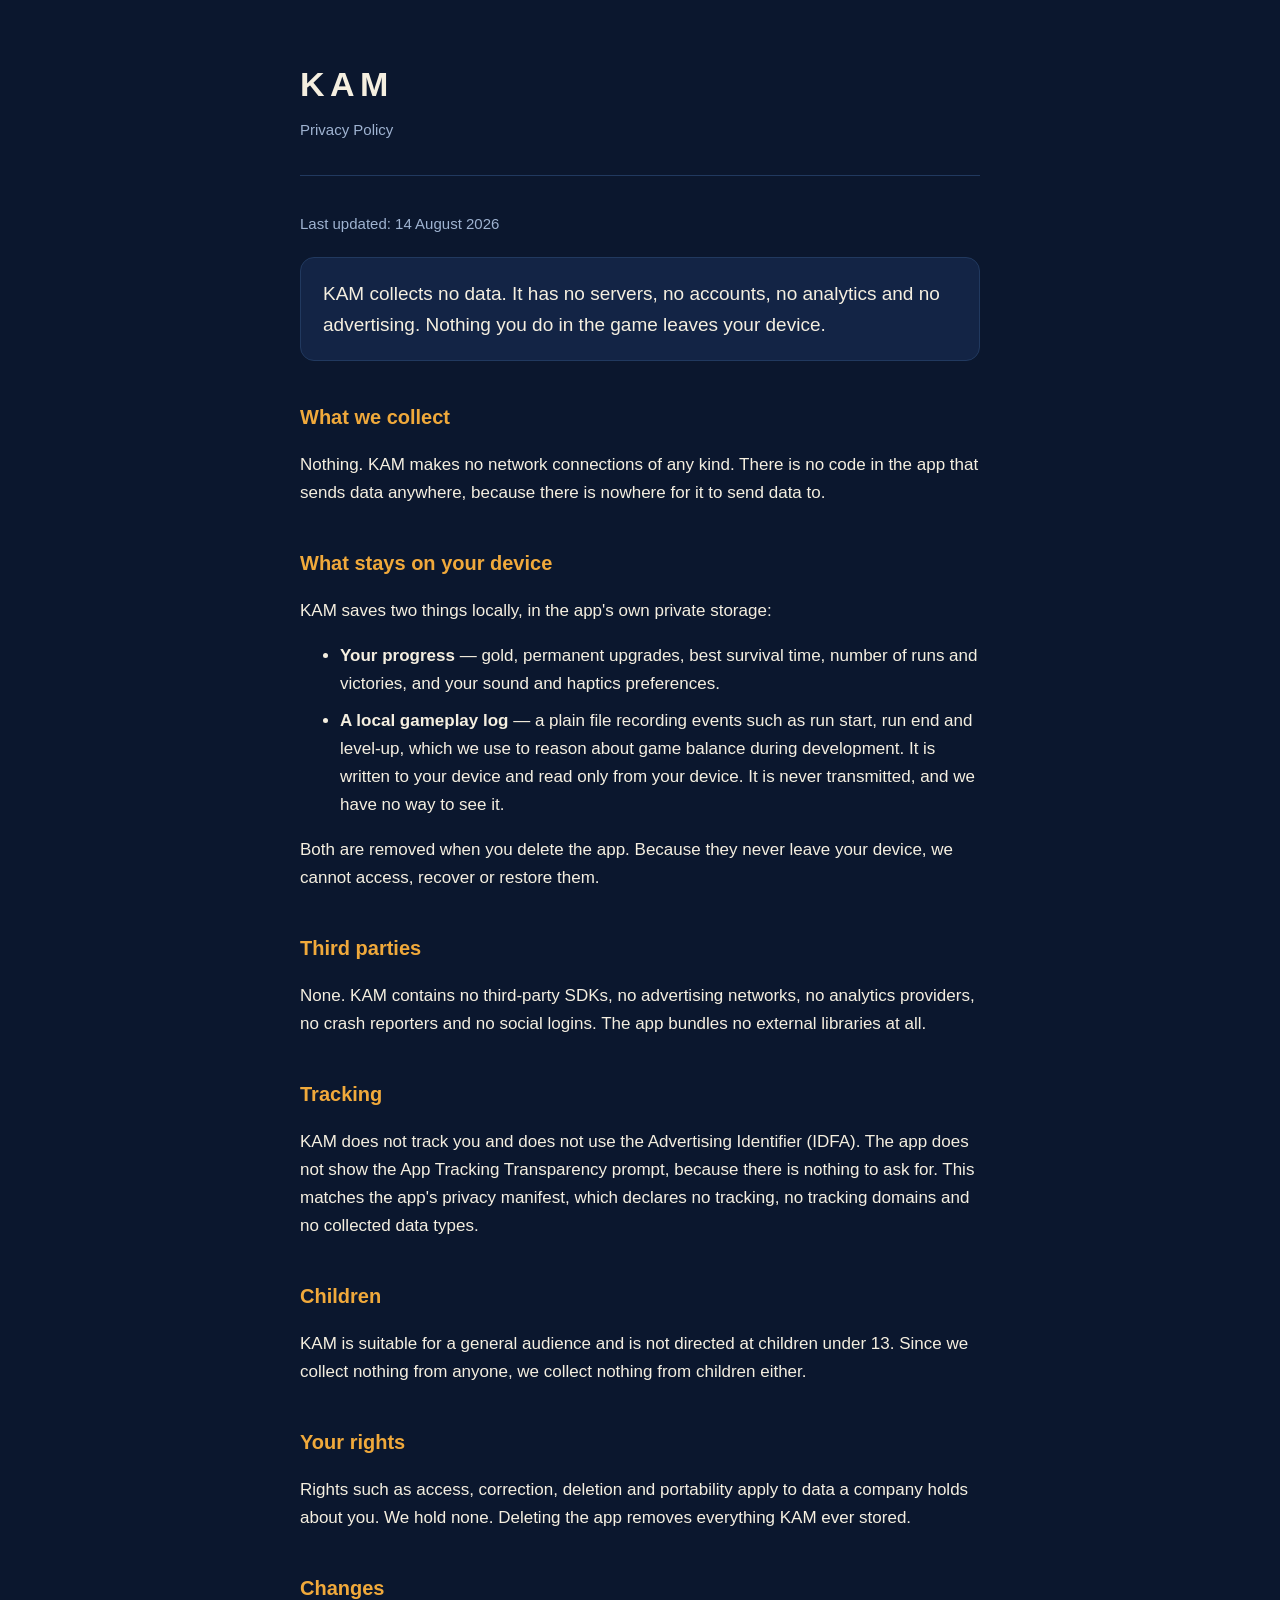
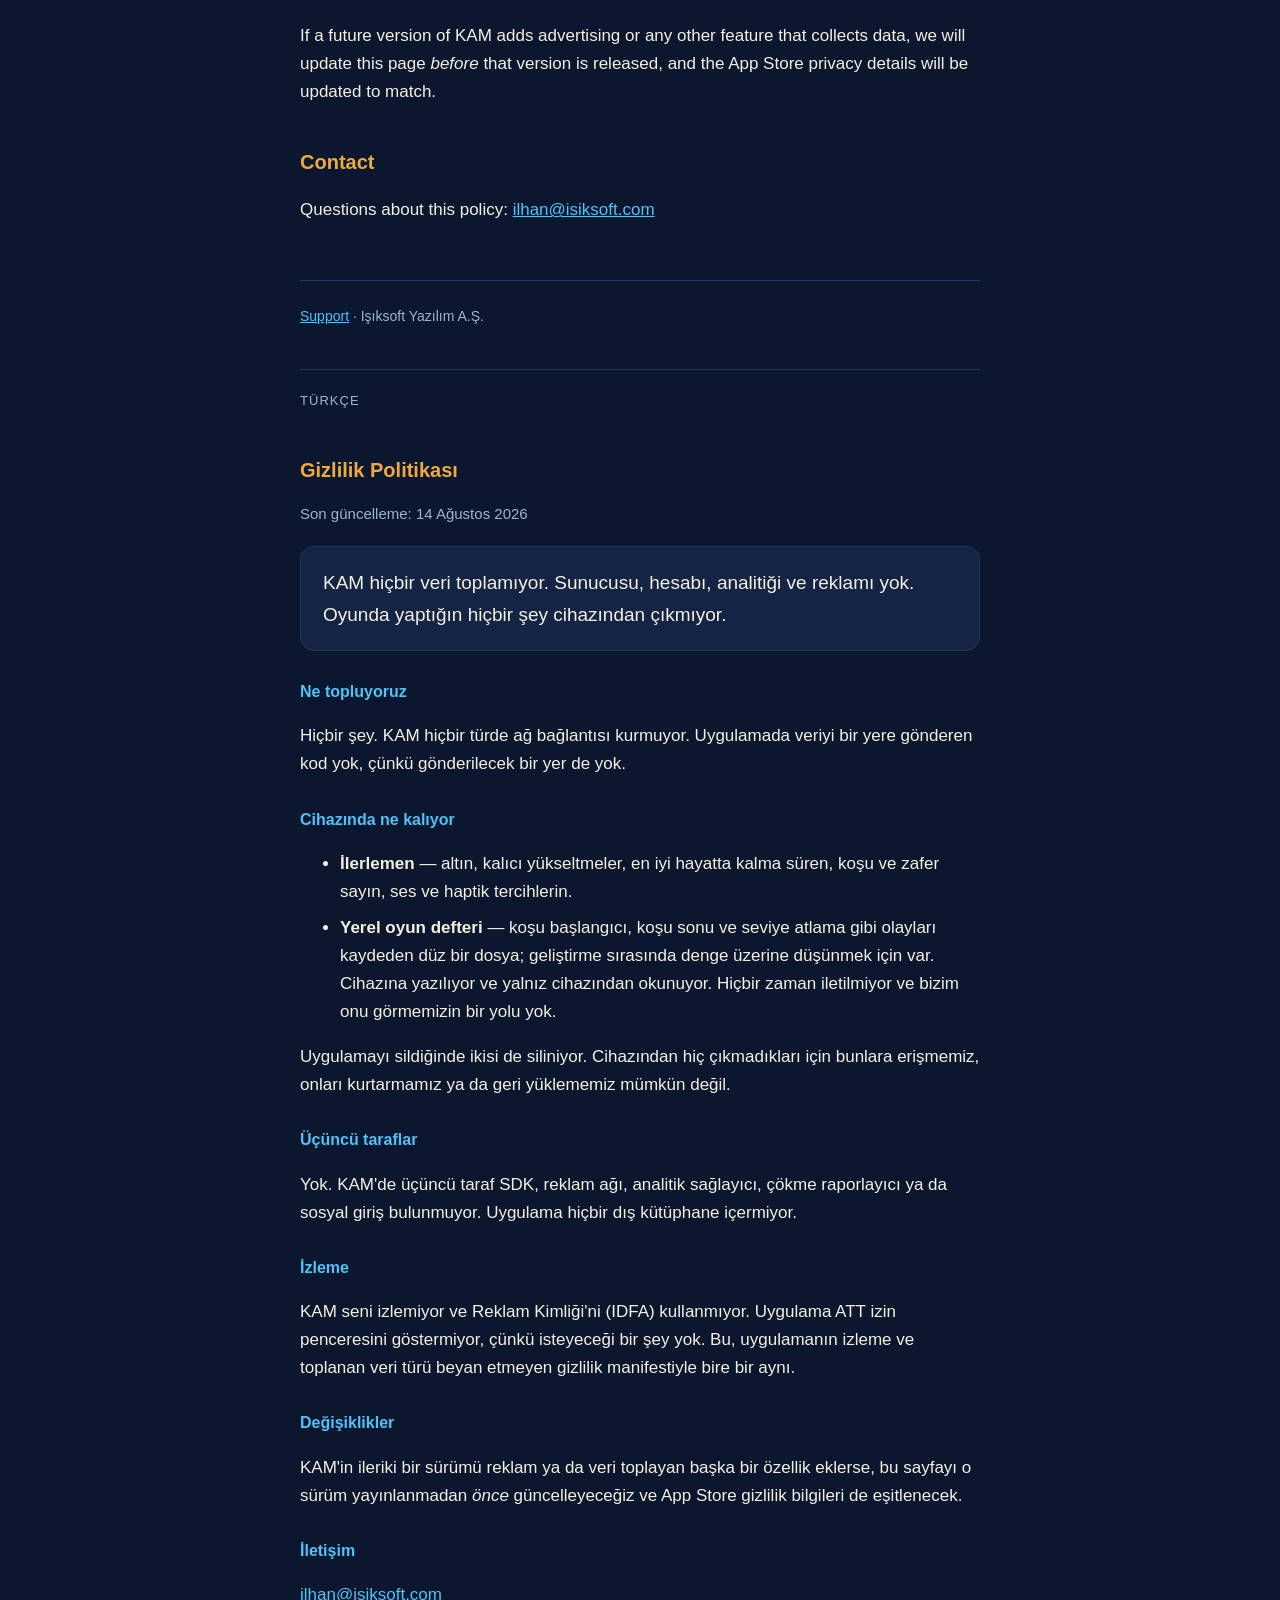
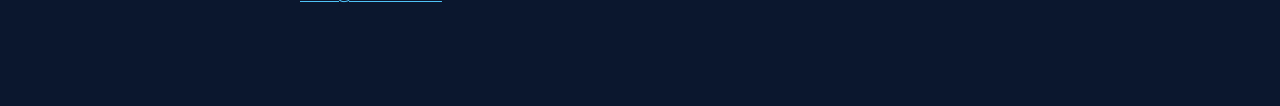
==== privacy.html @ 5cfdf0bc "KAM destek ve gizlilik sayfaları Gizlilik metni uygulamanın gerçeğinden çıkarıldı, şablondan değil: " ====
<!doctype html>
<html lang="en">
<head>
<meta charset="utf-8">
<meta name="viewport" content="width=device-width, initial-scale=1">
<title>KAM — Privacy Policy</title>
<link rel="stylesheet" href="style.css">
</head>
<body>
<div class="wrap">

<header>
  <h1 class="title">KAM</h1>
  <p class="tagline">Privacy Policy</p>
</header>

<p class="muted">Last updated: 14 August 2026</p>

<div class="card">
  <p class="lead" style="margin:0">KAM collects no data. It has no servers, no accounts, no analytics and no advertising. Nothing you do in the game leaves your device.</p>
</div>

<h2>What we collect</h2>
<p>Nothing. KAM makes no network connections of any kind. There is no code in the app that sends data anywhere, because there is nowhere for it to send data to.</p>

<h2>What stays on your device</h2>
<p>KAM saves two things locally, in the app's own private storage:</p>
<ul>
  <li><strong>Your progress</strong> — gold, permanent upgrades, best survival time, number of runs and victories, and your sound and haptics preferences.</li>
  <li><strong>A local gameplay log</strong> — a plain file recording events such as run start, run end and level-up, which we use to reason about game balance during development. It is written to your device and read only from your device. It is never transmitted, and we have no way to see it.</li>
</ul>
<p>Both are removed when you delete the app. Because they never leave your device, we cannot access, recover or restore them.</p>

<h2>Third parties</h2>
<p>None. KAM contains no third-party SDKs, no advertising networks, no analytics providers, no crash reporters and no social logins. The app bundles no external libraries at all.</p>

<h2>Tracking</h2>
<p>KAM does not track you and does not use the Advertising Identifier (IDFA). The app does not show the App Tracking Transparency prompt, because there is nothing to ask for. This matches the app's privacy manifest, which declares no tracking, no tracking domains and no collected data types.</p>

<h2>Children</h2>
<p>KAM is suitable for a general audience and is not directed at children under 13. Since we collect nothing from anyone, we collect nothing from children either.</p>

<h2>Your rights</h2>
<p>Rights such as access, correction, deletion and portability apply to data a company holds about you. We hold none. Deleting the app removes everything KAM ever stored.</p>

<h2>Changes</h2>
<p>If a future version of KAM adds advertising or any other feature that collects data, we will update this page <em>before</em> that version is released, and the App Store privacy details will be updated to match.</p>

<h2>Contact</h2>
<p>Questions about this policy: <a href="mailto:ilhan@isiksoft.com">ilhan@isiksoft.com</a></p>

<footer>
  <a href="index.html">Support</a> · Işıksoft Yazılım A.Ş.
</footer>

<div class="lang">Türkçe</div>

<h2>Gizlilik Politikası</h2>
<p class="muted">Son güncelleme: 14 Ağustos 2026</p>

<div class="card">
  <p class="lead" style="margin:0">KAM hiçbir veri toplamıyor. Sunucusu, hesabı, analitiği ve reklamı yok. Oyunda yaptığın hiçbir şey cihazından çıkmıyor.</p>
</div>

<h3>Ne topluyoruz</h3>
<p>Hiçbir şey. KAM hiçbir türde ağ bağlantısı kurmuyor. Uygulamada veriyi bir yere gönderen kod yok, çünkü gönderilecek bir yer de yok.</p>

<h3>Cihazında ne kalıyor</h3>
<ul>
  <li><strong>İlerlemen</strong> — altın, kalıcı yükseltmeler, en iyi hayatta kalma süren, koşu ve zafer sayın, ses ve haptik tercihlerin.</li>
  <li><strong>Yerel oyun defteri</strong> — koşu başlangıcı, koşu sonu ve seviye atlama gibi olayları kaydeden düz bir dosya; geliştirme sırasında denge üzerine düşünmek için var. Cihazına yazılıyor ve yalnız cihazından okunuyor. Hiçbir zaman iletilmiyor ve bizim onu görmemizin bir yolu yok.</li>
</ul>
<p>Uygulamayı sildiğinde ikisi de siliniyor. Cihazından hiç çıkmadıkları için bunlara erişmemiz, onları kurtarmamız ya da geri yüklememiz mümkün değil.</p>

<h3>Üçüncü taraflar</h3>
<p>Yok. KAM'de üçüncü taraf SDK, reklam ağı, analitik sağlayıcı, çökme raporlayıcı ya da sosyal giriş bulunmuyor. Uygulama hiçbir dış kütüphane içermiyor.</p>

<h3>İzleme</h3>
<p>KAM seni izlemiyor ve Reklam Kimliği'ni (IDFA) kullanmıyor. Uygulama ATT izin penceresini göstermiyor, çünkü isteyeceği bir şey yok. Bu, uygulamanın izleme ve toplanan veri türü beyan etmeyen gizlilik manifestiyle bire bir aynı.</p>

<h3>Değişiklikler</h3>
<p>KAM'in ileriki bir sürümü reklam ya da veri toplayan başka bir özellik eklerse, bu sayfayı o sürüm yayınlanmadan <em>önce</em> güncelleyeceğiz ve App Store gizlilik bilgileri de eşitlenecek.</p>

<h3>İletişim</h3>
<p><a href="mailto:ilhan@isiksoft.com">ilhan@isiksoft.com</a></p>

</div>
</body>
</html>
---- style.css ----
:root {
  --bg: #0B172E;
  --surface: #132445;
  --text: #F5EFE0;
  --muted: #9FB3D1;
  --gold: #F0A93B;
  --nazar: #4FC3F7;
  --line: #21395F;
}

* { box-sizing: border-box; }

body {
  margin: 0;
  padding: 0 20px 80px;
  background: var(--bg);
  color: var(--text);
  font: 17px/1.65 -apple-system, BlinkMacSystemFont, "Segoe UI", Roboto, sans-serif;
  -webkit-text-size-adjust: 100%;
}

.wrap { max-width: 680px; margin: 0 auto; }

header {
  padding: 56px 0 32px;
  border-bottom: 1px solid var(--line);
  margin-bottom: 36px;
}

.title {
  font-size: 34px;
  font-weight: 800;
  letter-spacing: 0.16em;
  margin: 0 0 6px;
  color: var(--text);
}

.tagline { color: var(--muted); margin: 0; font-size: 15px; }

h2 {
  font-size: 20px;
  margin: 40px 0 12px;
  color: var(--gold);
}

h3 {
  font-size: 16px;
  margin: 28px 0 8px;
  color: var(--nazar);
  font-weight: 600;
}

p, li { color: var(--text); }
li { margin-bottom: 8px; }

a { color: var(--nazar); }

.card {
  background: var(--surface);
  border: 1px solid var(--line);
  border-radius: 14px;
  padding: 20px 22px;
  margin: 20px 0;
}

.lead { font-size: 19px; }

.muted { color: var(--muted); font-size: 15px; }

footer {
  margin-top: 56px;
  padding-top: 24px;
  border-top: 1px solid var(--line);
  color: var(--muted);
  font-size: 14px;
}

.lang {
  display: inline-block;
  margin-top: 40px;
  padding-top: 20px;
  border-top: 1px solid var(--line);
  width: 100%;
  color: var(--muted);
  font-size: 13px;
  letter-spacing: 0.08em;
  text-transform: uppercase;
}
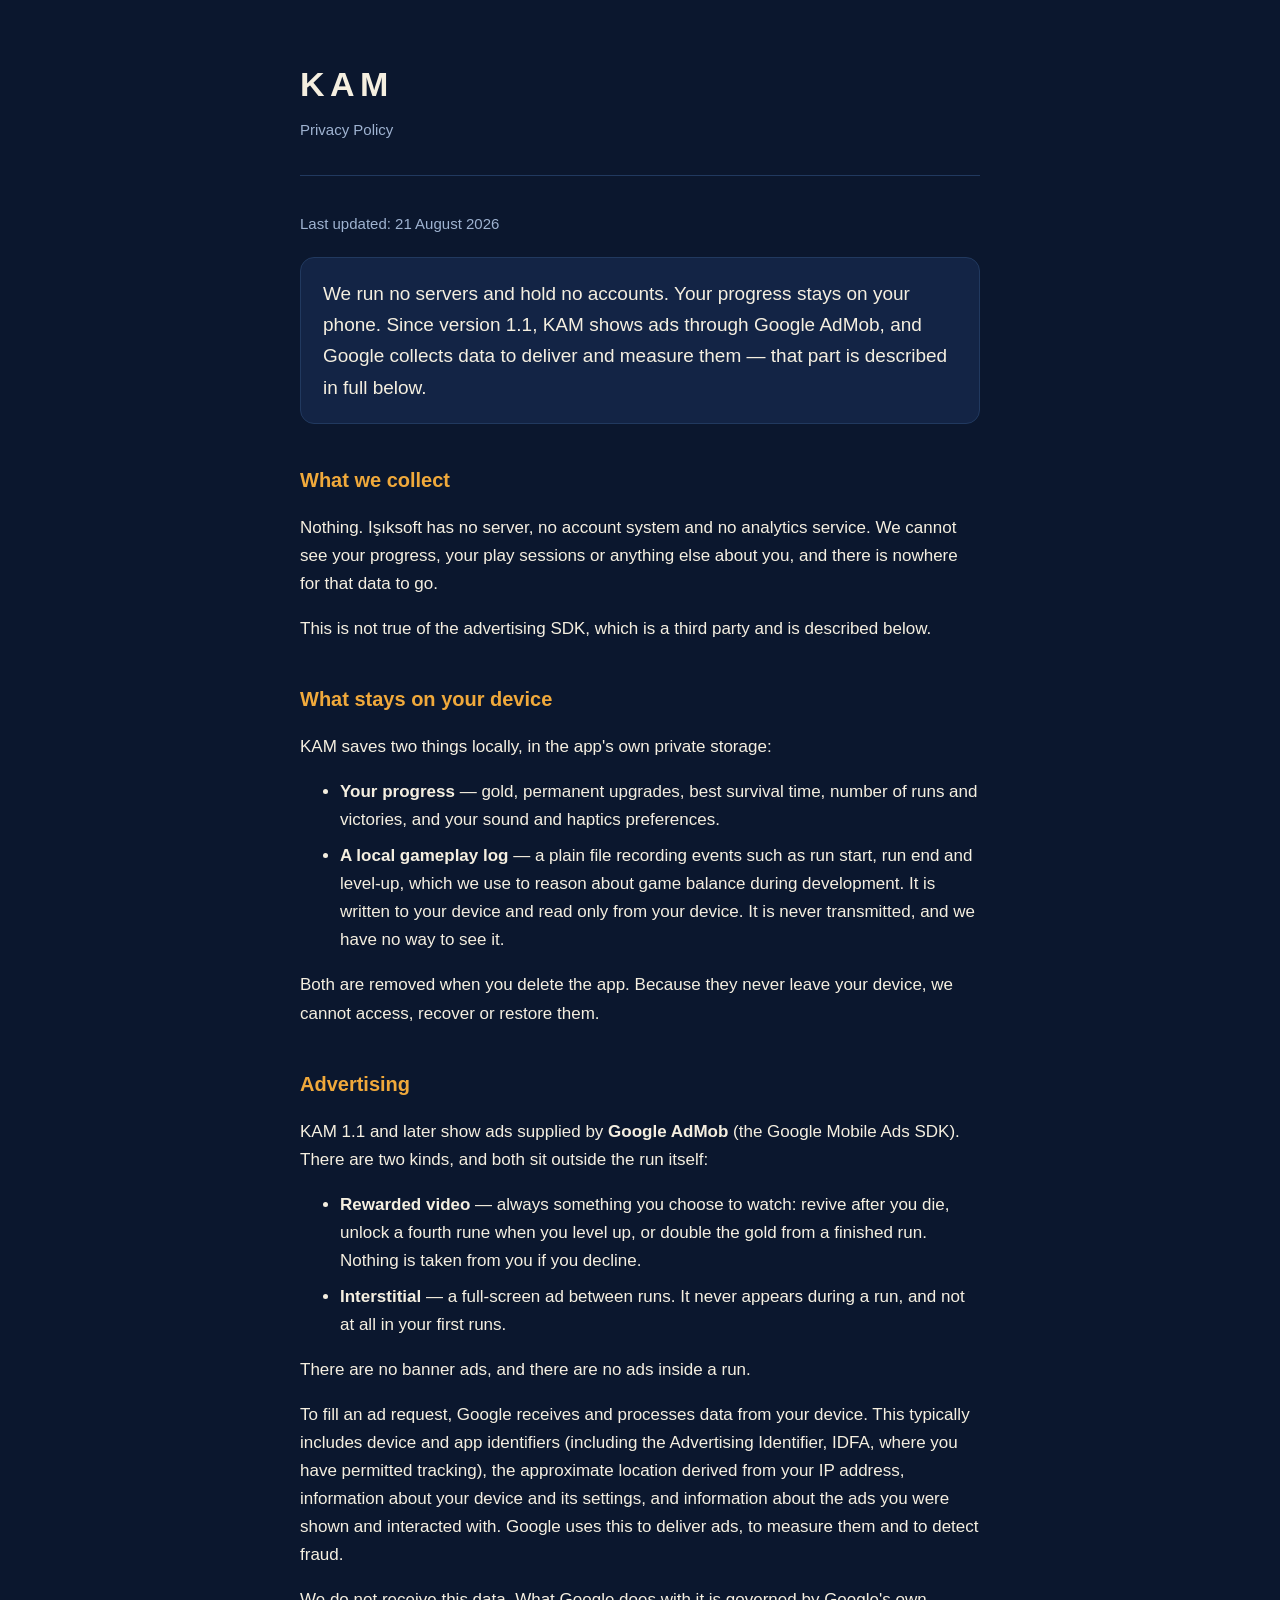
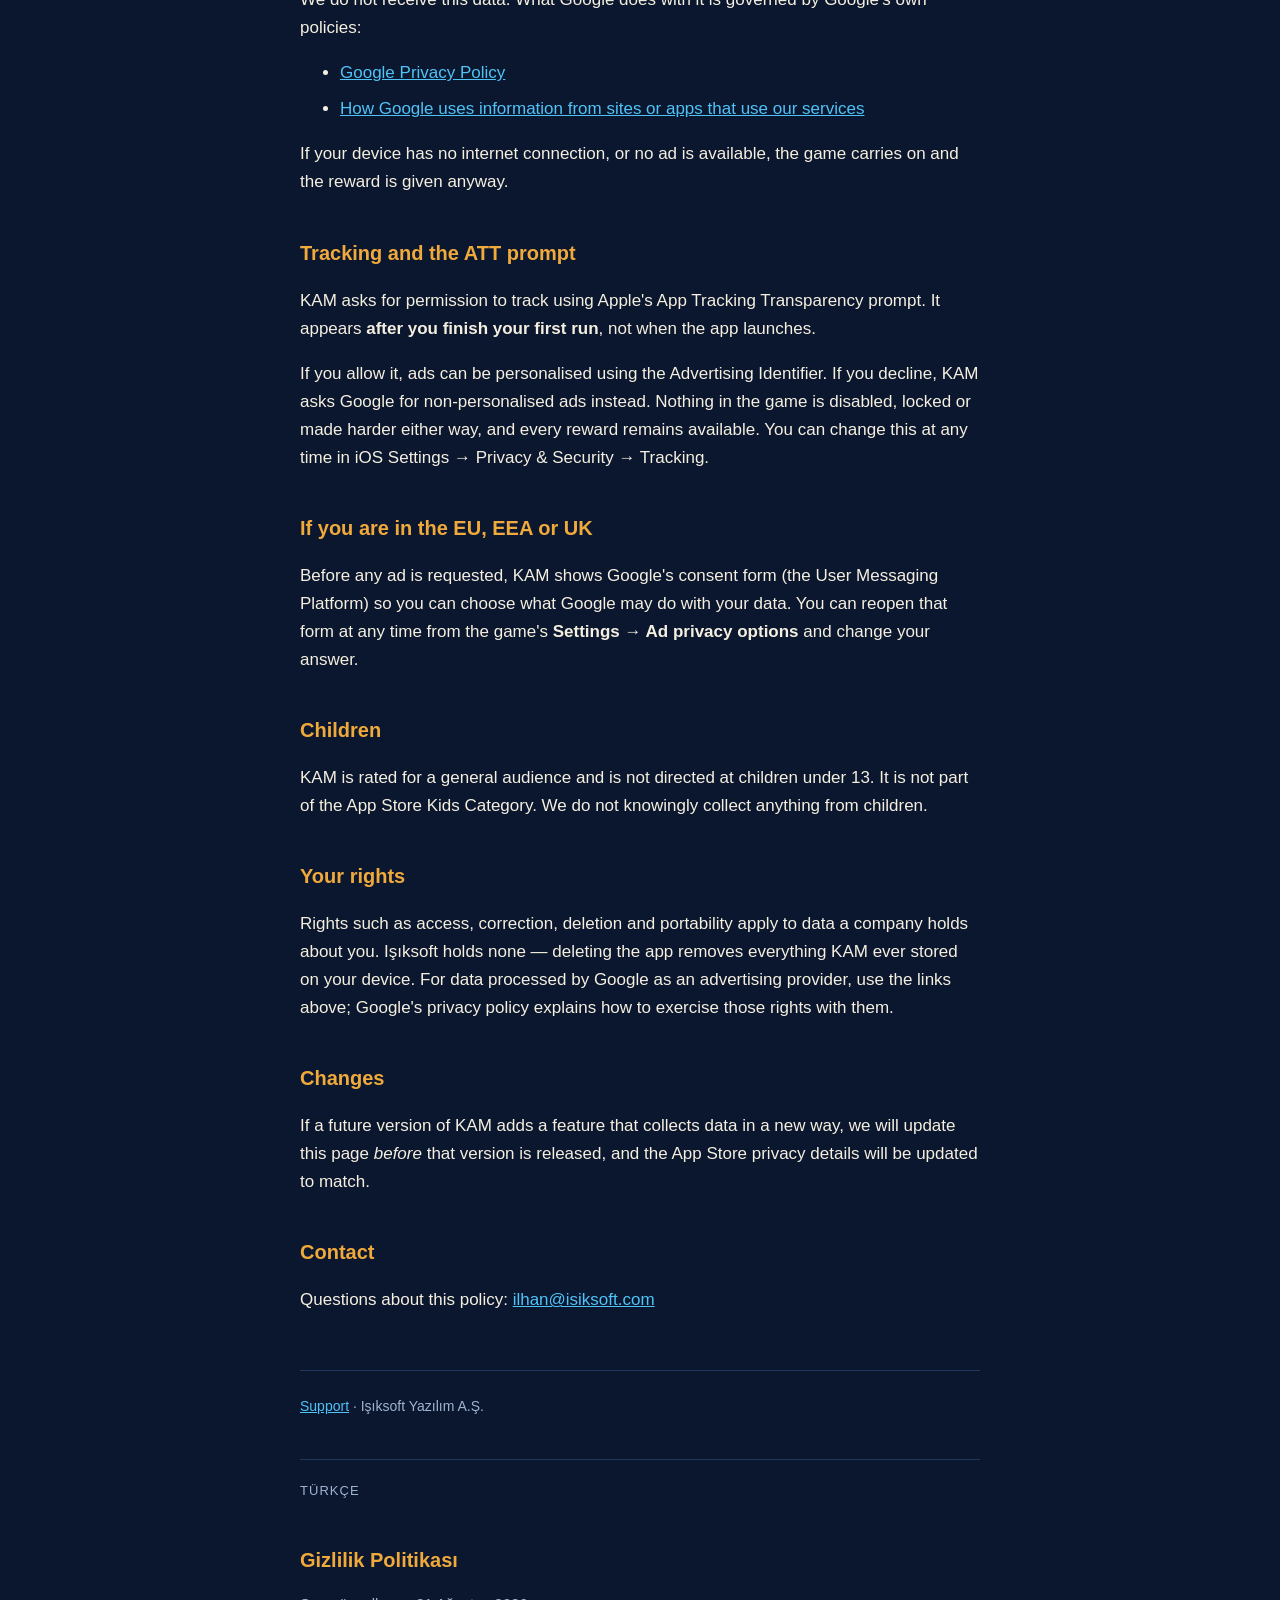
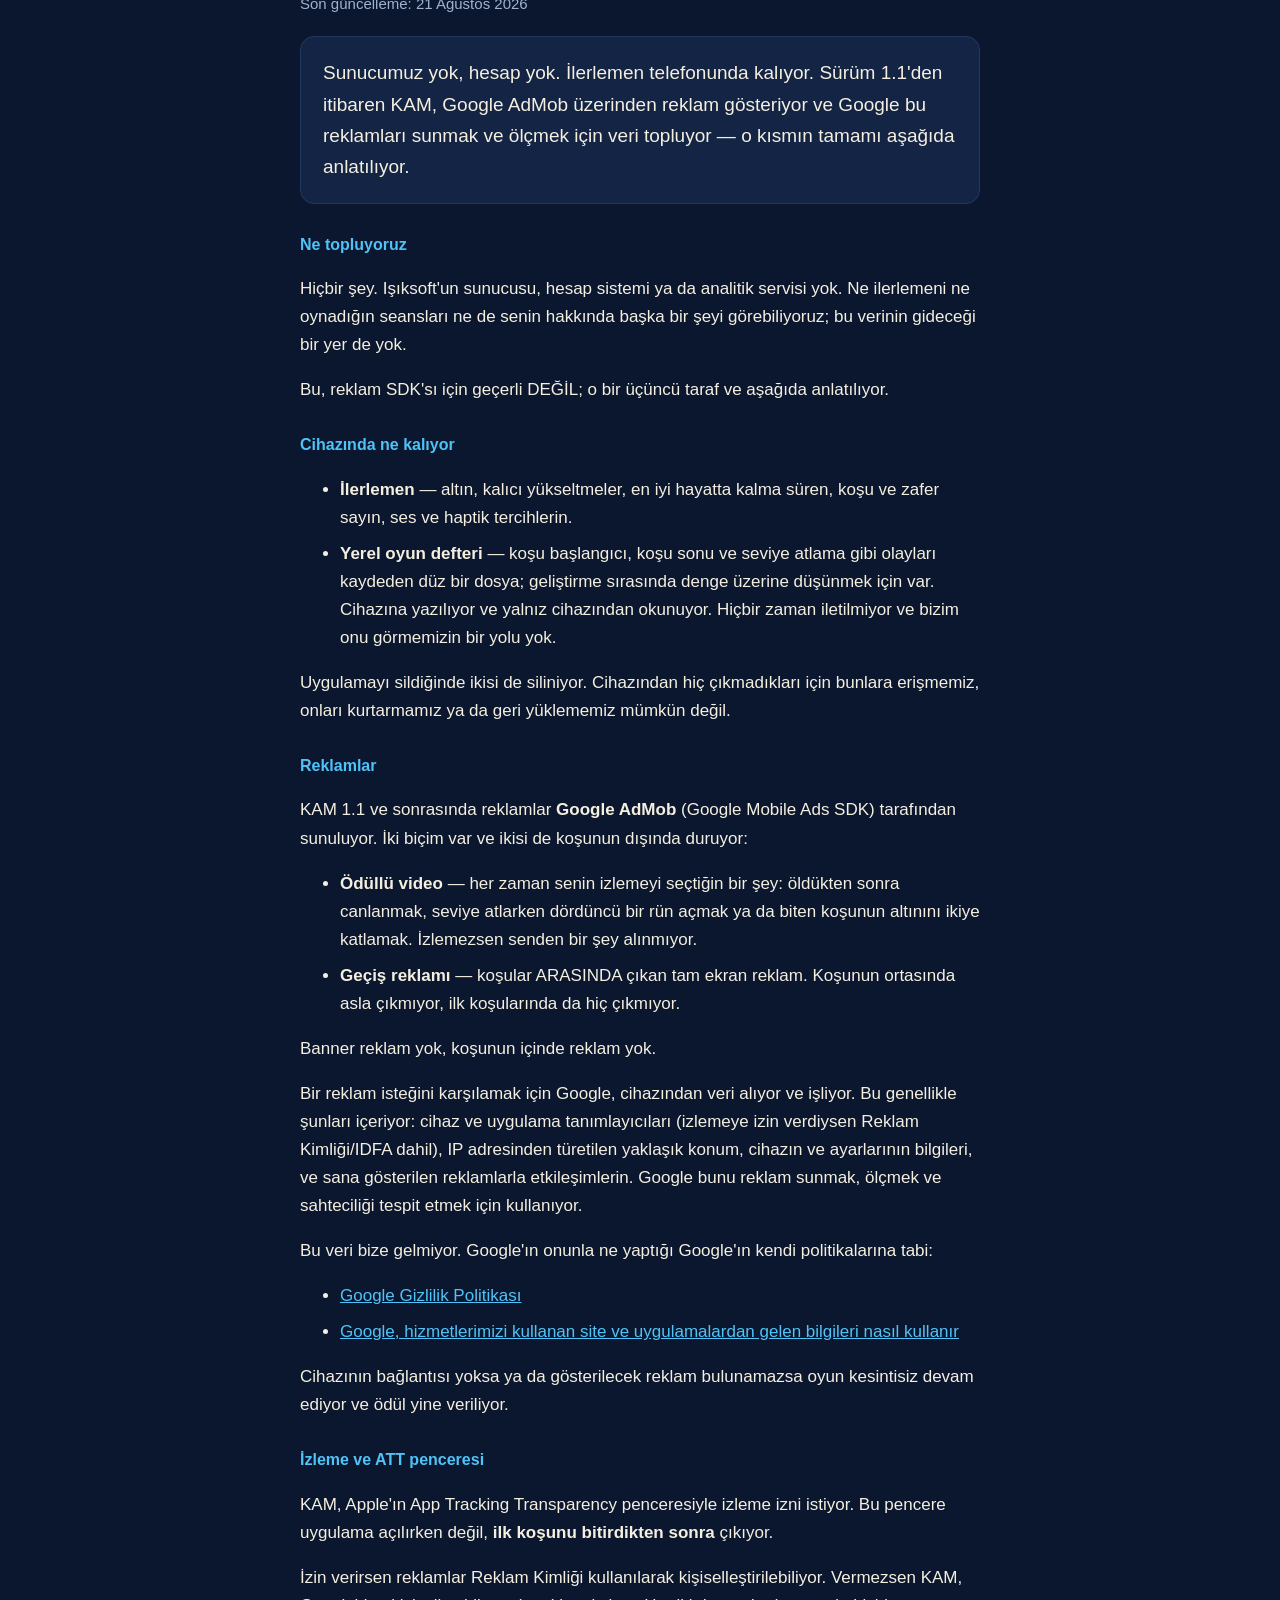
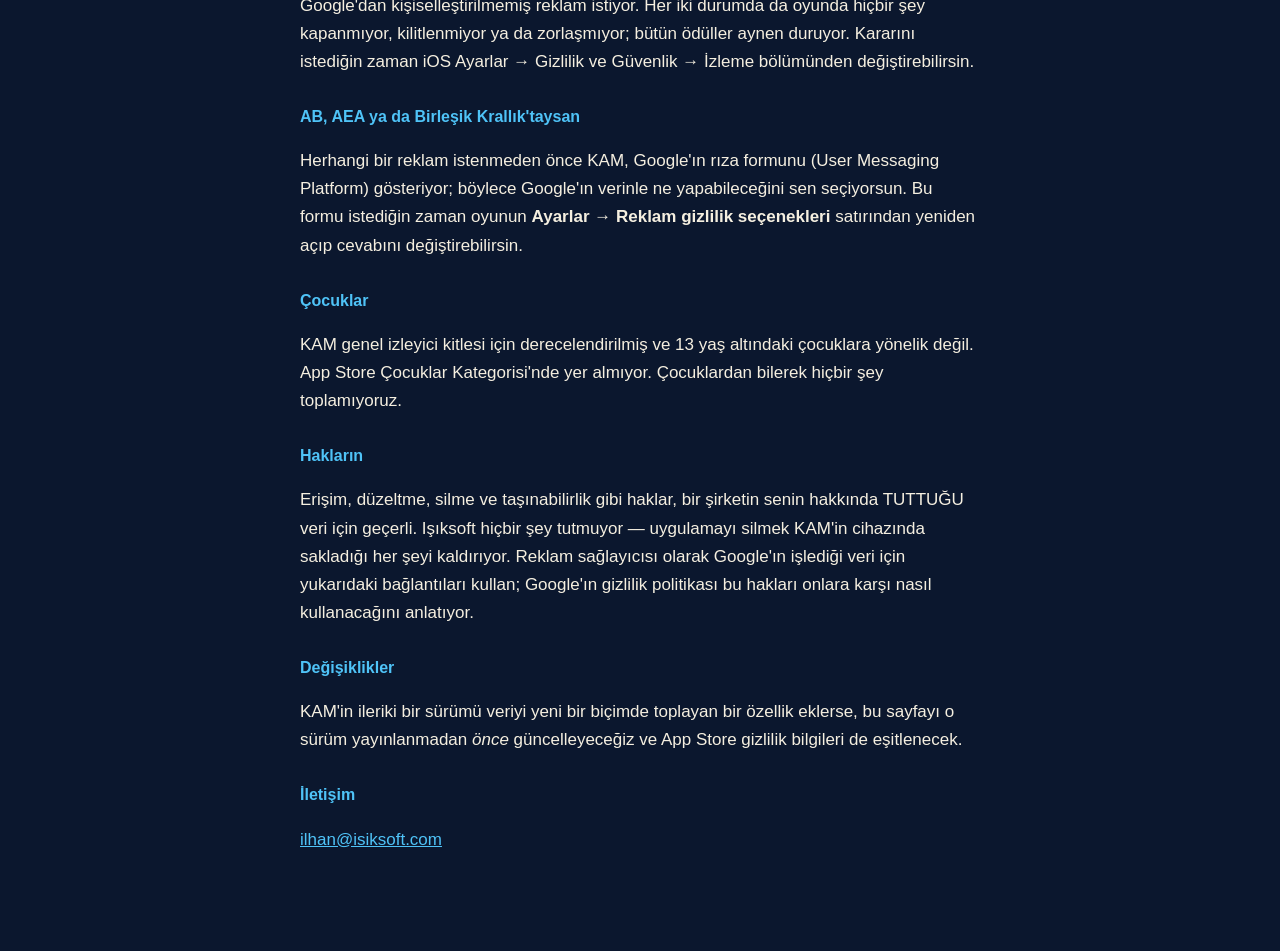
==== commit 63ea7d19: "Gizlilik politikası: KAM 1.1 reklamları 1.0 sayfası 'üçüncü taraf SDK yok, IDFA kullanılmıyor, ATT i" ====
--- a/privacy.html
+++ b/privacy.html
@@ -14,14 +14,15 @@
   <p class="tagline">Privacy Policy</p>
 </header>
 
-<p class="muted">Last updated: 14 August 2026</p>
+<p class="muted">Last updated: 21 August 2026</p>
 
 <div class="card">
-  <p class="lead" style="margin:0">KAM collects no data. It has no servers, no accounts, no analytics and no advertising. Nothing you do in the game leaves your device.</p>
+  <p class="lead" style="margin:0">We run no servers and hold no accounts. Your progress stays on your phone. Since version 1.1, KAM shows ads through Google AdMob, and Google collects data to deliver and measure them — that part is described in full below.</p>
 </div>
 
 <h2>What we collect</h2>
-<p>Nothing. KAM makes no network connections of any kind. There is no code in the app that sends data anywhere, because there is nowhere for it to send data to.</p>
+<p>Nothing. Işıksoft has no server, no account system and no analytics service. We cannot see your progress, your play sessions or anything else about you, and there is nowhere for that data to go.</p>
+<p>This is not true of the advertising SDK, which is a third party and is described below.</p>
 
 <h2>What stays on your device</h2>
 <p>KAM saves two things locally, in the app's own private storage:</p>
@@ -31,20 +32,36 @@
 </ul>
 <p>Both are removed when you delete the app. Because they never leave your device, we cannot access, recover or restore them.</p>
 
-<h2>Third parties</h2>
-<p>None. KAM contains no third-party SDKs, no advertising networks, no analytics providers, no crash reporters and no social logins. The app bundles no external libraries at all.</p>
+<h2>Advertising</h2>
+<p>KAM 1.1 and later show ads supplied by <strong>Google AdMob</strong> (the Google Mobile Ads SDK). There are two kinds, and both sit outside the run itself:</p>
+<ul>
+  <li><strong>Rewarded video</strong> — always something you choose to watch: revive after you die, unlock a fourth rune when you level up, or double the gold from a finished run. Nothing is taken from you if you decline.</li>
+  <li><strong>Interstitial</strong> — a full-screen ad between runs. It never appears during a run, and not at all in your first runs.</li>
+</ul>
+<p>There are no banner ads, and there are no ads inside a run.</p>
+<p>To fill an ad request, Google receives and processes data from your device. This typically includes device and app identifiers (including the Advertising Identifier, IDFA, where you have permitted tracking), the approximate location derived from your IP address, information about your device and its settings, and information about the ads you were shown and interacted with. Google uses this to deliver ads, to measure them and to detect fraud.</p>
+<p>We do not receive this data. What Google does with it is governed by Google's own policies:</p>
+<ul>
+  <li><a href="https://policies.google.com/privacy">Google Privacy Policy</a></li>
+  <li><a href="https://policies.google.com/technologies/partner-sites">How Google uses information from sites or apps that use our services</a></li>
+</ul>
+<p>If your device has no internet connection, or no ad is available, the game carries on and the reward is given anyway.</p>
 
-<h2>Tracking</h2>
-<p>KAM does not track you and does not use the Advertising Identifier (IDFA). The app does not show the App Tracking Transparency prompt, because there is nothing to ask for. This matches the app's privacy manifest, which declares no tracking, no tracking domains and no collected data types.</p>
+<h2>Tracking and the ATT prompt</h2>
+<p>KAM asks for permission to track using Apple's App Tracking Transparency prompt. It appears <strong>after you finish your first run</strong>, not when the app launches.</p>
+<p>If you allow it, ads can be personalised using the Advertising Identifier. If you decline, KAM asks Google for non-personalised ads instead. Nothing in the game is disabled, locked or made harder either way, and every reward remains available. You can change this at any time in iOS Settings → Privacy &amp; Security → Tracking.</p>
+
+<h2>If you are in the EU, EEA or UK</h2>
+<p>Before any ad is requested, KAM shows Google's consent form (the User Messaging Platform) so you can choose what Google may do with your data. You can reopen that form at any time from the game's <strong>Settings → Ad privacy options</strong> and change your answer.</p>
 
 <h2>Children</h2>
-<p>KAM is suitable for a general audience and is not directed at children under 13. Since we collect nothing from anyone, we collect nothing from children either.</p>
+<p>KAM is rated for a general audience and is not directed at children under 13. It is not part of the App Store Kids Category. We do not knowingly collect anything from children.</p>
 
 <h2>Your rights</h2>
-<p>Rights such as access, correction, deletion and portability apply to data a company holds about you. We hold none. Deleting the app removes everything KAM ever stored.</p>
+<p>Rights such as access, correction, deletion and portability apply to data a company holds about you. Işıksoft holds none — deleting the app removes everything KAM ever stored on your device. For data processed by Google as an advertising provider, use the links above; Google's privacy policy explains how to exercise those rights with them.</p>
 
 <h2>Changes</h2>
-<p>If a future version of KAM adds advertising or any other feature that collects data, we will update this page <em>before</em> that version is released, and the App Store privacy details will be updated to match.</p>
+<p>If a future version of KAM adds a feature that collects data in a new way, we will update this page <em>before</em> that version is released, and the App Store privacy details will be updated to match.</p>
 
 <h2>Contact</h2>
 <p>Questions about this policy: <a href="mailto:ilhan@isiksoft.com">ilhan@isiksoft.com</a></p>
@@ -56,14 +73,15 @@
 <div class="lang">Türkçe</div>
 
 <h2>Gizlilik Politikası</h2>
-<p class="muted">Son güncelleme: 14 Ağustos 2026</p>
+<p class="muted">Son güncelleme: 21 Ağustos 2026</p>
 
 <div class="card">
-  <p class="lead" style="margin:0">KAM hiçbir veri toplamıyor. Sunucusu, hesabı, analitiği ve reklamı yok. Oyunda yaptığın hiçbir şey cihazından çıkmıyor.</p>
+  <p class="lead" style="margin:0">Sunucumuz yok, hesap yok. İlerlemen telefonunda kalıyor. Sürüm 1.1'den itibaren KAM, Google AdMob üzerinden reklam gösteriyor ve Google bu reklamları sunmak ve ölçmek için veri topluyor — o kısmın tamamı aşağıda anlatılıyor.</p>
 </div>
 
 <h3>Ne topluyoruz</h3>
-<p>Hiçbir şey. KAM hiçbir türde ağ bağlantısı kurmuyor. Uygulamada veriyi bir yere gönderen kod yok, çünkü gönderilecek bir yer de yok.</p>
+<p>Hiçbir şey. Işıksoft'un sunucusu, hesap sistemi ya da analitik servisi yok. Ne ilerlemeni ne oynadığın seansları ne de senin hakkında başka bir şeyi görebiliyoruz; bu verinin gideceği bir yer de yok.</p>
+<p>Bu, reklam SDK'sı için geçerli DEĞİL; o bir üçüncü taraf ve aşağıda anlatılıyor.</p>
 
 <h3>Cihazında ne kalıyor</h3>
 <ul>
@@ -72,14 +90,36 @@
 </ul>
 <p>Uygulamayı sildiğinde ikisi de siliniyor. Cihazından hiç çıkmadıkları için bunlara erişmemiz, onları kurtarmamız ya da geri yüklememiz mümkün değil.</p>
 
-<h3>Üçüncü taraflar</h3>
-<p>Yok. KAM'de üçüncü taraf SDK, reklam ağı, analitik sağlayıcı, çökme raporlayıcı ya da sosyal giriş bulunmuyor. Uygulama hiçbir dış kütüphane içermiyor.</p>
+<h3>Reklamlar</h3>
+<p>KAM 1.1 ve sonrasında reklamlar <strong>Google AdMob</strong> (Google Mobile Ads SDK) tarafından sunuluyor. İki biçim var ve ikisi de koşunun dışında duruyor:</p>
+<ul>
+  <li><strong>Ödüllü video</strong> — her zaman senin izlemeyi seçtiğin bir şey: öldükten sonra canlanmak, seviye atlarken dördüncü bir rün açmak ya da biten koşunun altınını ikiye katlamak. İzlemezsen senden bir şey alınmıyor.</li>
+  <li><strong>Geçiş reklamı</strong> — koşular ARASINDA çıkan tam ekran reklam. Koşunun ortasında asla çıkmıyor, ilk koşularında da hiç çıkmıyor.</li>
+</ul>
+<p>Banner reklam yok, koşunun içinde reklam yok.</p>
+<p>Bir reklam isteğini karşılamak için Google, cihazından veri alıyor ve işliyor. Bu genellikle şunları içeriyor: cihaz ve uygulama tanımlayıcıları (izlemeye izin verdiysen Reklam Kimliği/IDFA dahil), IP adresinden türetilen yaklaşık konum, cihazın ve ayarlarının bilgileri, ve sana gösterilen reklamlarla etkileşimlerin. Google bunu reklam sunmak, ölçmek ve sahteciliği tespit etmek için kullanıyor.</p>
+<p>Bu veri bize gelmiyor. Google'ın onunla ne yaptığı Google'ın kendi politikalarına tabi:</p>
+<ul>
+  <li><a href="https://policies.google.com/privacy?hl=tr">Google Gizlilik Politikası</a></li>
+  <li><a href="https://policies.google.com/technologies/partner-sites?hl=tr">Google, hizmetlerimizi kullanan site ve uygulamalardan gelen bilgileri nasıl kullanır</a></li>
+</ul>
+<p>Cihazının bağlantısı yoksa ya da gösterilecek reklam bulunamazsa oyun kesintisiz devam ediyor ve ödül yine veriliyor.</p>
 
-<h3>İzleme</h3>
-<p>KAM seni izlemiyor ve Reklam Kimliği'ni (IDFA) kullanmıyor. Uygulama ATT izin penceresini göstermiyor, çünkü isteyeceği bir şey yok. Bu, uygulamanın izleme ve toplanan veri türü beyan etmeyen gizlilik manifestiyle bire bir aynı.</p>
+<h3>İzleme ve ATT penceresi</h3>
+<p>KAM, Apple'ın App Tracking Transparency penceresiyle izleme izni istiyor. Bu pencere uygulama açılırken değil, <strong>ilk koşunu bitirdikten sonra</strong> çıkıyor.</p>
+<p>İzin verirsen reklamlar Reklam Kimliği kullanılarak kişiselleştirilebiliyor. Vermezsen KAM, Google'dan kişiselleştirilmemiş reklam istiyor. Her iki durumda da oyunda hiçbir şey kapanmıyor, kilitlenmiyor ya da zorlaşmıyor; bütün ödüller aynen duruyor. Kararını istediğin zaman iOS Ayarlar → Gizlilik ve Güvenlik → İzleme bölümünden değiştirebilirsin.</p>
+
+<h3>AB, AEA ya da Birleşik Krallık'taysan</h3>
+<p>Herhangi bir reklam istenmeden önce KAM, Google'ın rıza formunu (User Messaging Platform) gösteriyor; böylece Google'ın verinle ne yapabileceğini sen seçiyorsun. Bu formu istediğin zaman oyunun <strong>Ayarlar → Reklam gizlilik seçenekleri</strong> satırından yeniden açıp cevabını değiştirebilirsin.</p>
+
+<h3>Çocuklar</h3>
+<p>KAM genel izleyici kitlesi için derecelendirilmiş ve 13 yaş altındaki çocuklara yönelik değil. App Store Çocuklar Kategorisi'nde yer almıyor. Çocuklardan bilerek hiçbir şey toplamıyoruz.</p>
+
+<h3>Hakların</h3>
+<p>Erişim, düzeltme, silme ve taşınabilirlik gibi haklar, bir şirketin senin hakkında TUTTUĞU veri için geçerli. Işıksoft hiçbir şey tutmuyor — uygulamayı silmek KAM'in cihazında sakladığı her şeyi kaldırıyor. Reklam sağlayıcısı olarak Google'ın işlediği veri için yukarıdaki bağlantıları kullan; Google'ın gizlilik politikası bu hakları onlara karşı nasıl kullanacağını anlatıyor.</p>
 
 <h3>Değişiklikler</h3>
-<p>KAM'in ileriki bir sürümü reklam ya da veri toplayan başka bir özellik eklerse, bu sayfayı o sürüm yayınlanmadan <em>önce</em> güncelleyeceğiz ve App Store gizlilik bilgileri de eşitlenecek.</p>
+<p>KAM'in ileriki bir sürümü veriyi yeni bir biçimde toplayan bir özellik eklerse, bu sayfayı o sürüm yayınlanmadan <em>önce</em> güncelleyeceğiz ve App Store gizlilik bilgileri de eşitlenecek.</p>
 
 <h3>İletişim</h3>
 <p><a href="mailto:ilhan@isiksoft.com">ilhan@isiksoft.com</a></p>
